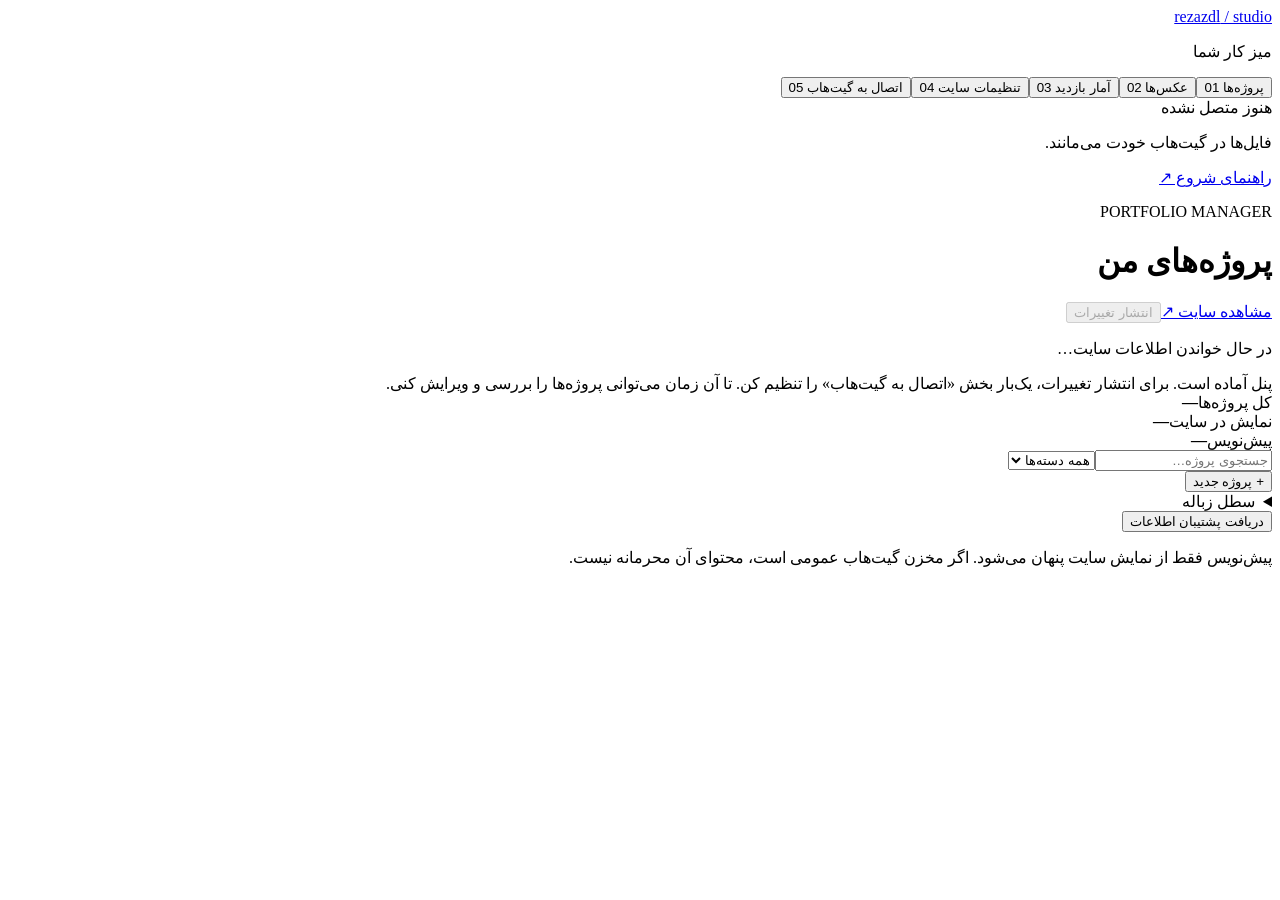
==== admin/index.html @ 76376c7e "Add initial admin index.html file" ====
<!doctype html>
<html lang="fa" dir="rtl">
<head>
<meta charset="utf-8"><meta name="viewport" content="width=device-width, initial-scale=1">
<meta name="robots" content="noindex,nofollow"><meta name="referrer" content="no-referrer">
<meta http-equiv="Content-Security-Policy" content="default-src 'self'; script-src 'self'; style-src 'self'; connect-src 'self' https://api.github.com; img-src 'self' https: blob: data:; object-src 'none'; base-uri 'none'; form-action 'none'; frame-src 'none'">
<title>مدیریت پورتفولیو | Rezazdl</title><link rel="stylesheet" href="admin.css">
<script src="../portfolio-media.js" defer></script><script src="core.js" defer></script><script src="admin.js" defer></script>
</head>
<body>
<aside class="sidebar"><a class="brand" href="../" target="_blank" rel="noopener">rezazdl<span> / studio</span></a><p class="eyebrow">میز کار شما</p><nav aria-label="بخش‌های مدیریت"><button class="nav active" data-tab="projects">پروژه‌ها <span>01</span></button><button class="nav" data-tab="media">عکس‌ها <span>02</span></button><button class="nav" data-tab="analytics">آمار بازدید <span>03</span></button><button class="nav" data-tab="settings">تنظیمات سایت <span>04</span></button><button class="nav" data-tab="connection">اتصال به گیت‌هاب <span>05</span></button></nav><div class="sidebar-bottom"><span id="connectionBadge">هنوز متصل نشده</span><p>فایل‌ها در گیت‌هاب خودت می‌مانند.</p><a href="../SETUP.html" target="_blank" rel="noopener">راهنمای شروع ↗</a></div></aside>
<main>
<header><div><p class="eyebrow">PORTFOLIO MANAGER</p><h1 id="pageTitle">پروژه‌های من</h1></div><div class="actions"><a class="button secondary" href="../" target="_blank" rel="noopener">مشاهده سایت ↗</a><button id="publish" class="primary" disabled>انتشار تغییرات</button></div></header>
<p id="status" role="status" aria-live="polite">در حال خواندن اطلاعات سایت…</p>
<div class="notice" id="setupNotice">پنل آماده است. برای انتشار تغییرات، یک‌بار بخش «اتصال به گیت‌هاب» را تنظیم کن. تا آن زمان می‌توانی پروژه‌ها را بررسی و ویرایش کنی.</div>
<section id="projects" class="tab"><div class="stats"><article><span>کل پروژه‌ها</span><strong id="totalCount">—</strong></article><article><span>نمایش در سایت</span><strong id="publishedCount">—</strong></article><article><span>پیش‌نویس</span><strong id="draftCount">—</strong></article></div><div class="toolbar"><div class="filters"><input id="search" aria-label="جستجوی پروژه" placeholder="جستجوی پروژه…"><select id="categoryFilter" aria-label="فیلتر دسته"><option value="">همه دسته‌ها</option></select></div><button id="newProject" class="primary">+ پروژه جدید</button></div><div id="projectList" class="project-list"></div><details class="panel"><summary>سطل زباله <span id="trashCount"></span></summary><p class="muted">پروژه حذف‌شده تا زمانی که بازیابی شود، در سایت نمایش داده نمی‌شود.</p><div id="trashList"></div></details><div class="actions bottom-actions"><button id="export" class="secondary">دریافت پشتیبان اطلاعات</button><button id="restoreLocal" class="secondary" hidden>بازیابی ویرایش ذخیره‌شده در این مرورگر</button></div><p class="muted">پیش‌نویس فقط از نمایش سایت پنهان می‌شود. اگر مخزن گیت‌هاب عمومی است، محتوای آن محرمانه نیست.</p></section>
<section id="media" class="tab" hidden><div class="panel"><h2>عکس‌های پورتفولیو</h2><p>عکس‌ها در گیت‌هاب ذخیره می‌شوند. فایل جدید پس از «انتشار تغییرات» به سایت اضافه می‌شود.</p><label class="upload">انتخاب عکس‌ها<input id="mediaUpload" type="file" accept="image/jpeg,image/png,image/webp,image/avif,image/gif" multiple></label><p class="muted">JPG، PNG، WebP، AVIF و GIF · هر عکس حداکثر ۸ مگابایت · ویدیوهای پروژه: لینک یوتیوب</p></div><div id="mediaList" class="media-grid"></div></section>
<section id="analytics" class="tab" hidden><div class="panel"><span class="tag">GOOGLE ANALYTICS</span><h2>بازدیدها از کجا می‌آیند؟</h2><p id="analyticsState"></p><p>گزارش روزانه، هفتگی و ماهانه، منبع ورود و دستگاه بازدیدکننده در حساب Google Analytics خودت نمایش داده می‌شود.</p><a id="analyticsLink" class="button primary" href="https://analytics.google.com/" target="_blank" rel="noopener noreferrer">باز کردن گزارش واقعی ↗</a><p class="muted">اینجا عدد نمایشی یا تخمینی نشان داده نمی‌شود. آمار پس از تنظیم شناسه و انتشار سایت، برای بازدیدکنندگانی که اجازه می‌دهند ثبت خواهد شد.</p></div><div class="panel"><h3>چه تعامل‌هایی ثبت می‌شوند؟</h3><p>بازشدن پروژه، انتخاب دسته و کلیک روی دکمه تماس. نام، ایمیل و متن فرم تماس به‌عنوان اطلاعات رویداد ارسال نمی‌شوند.</p><button class="secondary" data-goto="settings">تنظیم شناسه آمارگیر</button></div></section>
<section id="settings" class="tab" hidden><form id="settingsForm" class="panel"><h2>راه‌های تماس و نمایش سایت</h2><div class="fields"><label>ایمیل<input name="email" type="email" dir="ltr"></label><label>نام کاربری تلگرام<input name="telegram" dir="ltr" placeholder="username"></label><label>واتس‌اپ با کد کشور<input name="whatsapp" dir="ltr" placeholder="+90…"></label><label>مسیر یا لینک ویدیوی کم‌حجم هدر<input name="heroVideo" dir="ltr" placeholder="assets/header.mp4"></label></div><label>آپلود ویدیوی هدر<input id="heroUpload" type="file" accept="video/mp4,video/webm"></label><p class="muted">فقط هدر · MP4 یا WebM · حداکثر ۲۰ مگابایت</p><hr><h3>اتصال آمارگیر</h3><div class="fields"><label>Measurement ID<input name="analyticsId" dir="ltr" placeholder="G-XXXXXXXXXX" pattern="G-[A-Z0-9]+"></label><label>شماره Property (اختیاری)<input name="analyticsProperty" dir="ltr" inputmode="numeric" pattern="[0-9]+"></label></div><p class="muted">این دو شناسه رمز نیستند. آن‌ها را از حساب Google Analytics خودت می‌گیری.</p><button class="primary">ذخیره تنظیمات در ویرایش فعلی</button></form></section>
<section id="connection" class="tab" hidden><form id="connectionForm" class="panel"><h2>اتصال به مخزن سایت</h2><p>مشخصات مخزنی را وارد کن که همین سایت از آن منتشر می‌شود.</p><div class="fields"><label>نام حساب گیت‌هاب<input name="owner" required dir="ltr" value="Rezazdl"></label><label>نام مخزن<input name="repo" required dir="ltr" value="rezazdl.github.io"></label><label>شاخه انتشار<input name="branch" required dir="ltr" value="main"></label><label>پوشه سایت در مخزن<input name="folder" dir="ltr" placeholder="خالی = ریشه؛ یا docs"></label></div><label>کلید دسترسی گیت‌هاب (Token)<input name="token" type="password" autocomplete="off" required dir="ltr" placeholder="github_pat_…"></label><p class="muted">کلید فقط در حافظه همین صفحه می‌ماند و فقط به api.github.com فرستاده می‌شود. بعد از بستن یا بارگذاری دوباره صفحه باید مجدداً واردش کنی. کلید را برای کسی نفرست.</p><div class="actions"><button class="primary">اتصال و خواندن اطلاعات</button><button type="button" id="disconnect" class="secondary">قطع اتصال</button><a href="../SETUP.html#token" target="_blank" rel="noopener">راهنمای ساخت کلید ↗</a></div></form></section>
</main>
<dialog id="editor"><form id="projectForm"><div class="dialog-head"><h2 id="editorTitle">پروژه جدید</h2><button type="button" id="closeEditor" class="secondary">بستن ×</button></div><div class="fields"><label>عنوان پروژه<input name="title" required maxlength="160"></label><label>دسته<select name="category" required></select></label><label>نوع پروژه<input name="type" required placeholder="مثلاً Character Animation"></label><label>سال<input name="year" maxlength="10"></label><label>وضعیت<select name="status"><option value="published">نمایش در سایت</option><option value="draft">پیش‌نویس</option></select></label><label>ابزارها (با ویرگول جدا کن)<input name="tools" placeholder="Blender, Unity"></label></div><label>خلاصه پروژه<textarea name="summary" rows="3" required></textarea></label><label>چالش پروژه<textarea name="challenge" rows="2"></textarea></label><label>مراحل ساخت (هر مرحله یک خط)<textarea name="process" rows="3"></textarea></label><div class="fields"><label>کاور: مسیر یا لینک عکس<input name="image" dir="ltr" placeholder="assets/uploads/…"></label><label>انتخاب کاور از عکس‌های موجود<select id="coverPicker"><option value="">انتخاب عکس…</option></select></label></div><label>یا آپلود کاور جدید<input id="coverUpload" type="file" accept="image/jpeg,image/png,image/webp,image/avif,image/gif"></label><img id="coverPreview" alt="پیش‌نمایش کاور" hidden><label>لینک ویدیوی یوتیوب<input name="video" dir="ltr" placeholder="https://youtu.be/…"></label><label>لینک خود پروژه (اختیاری)<input name="projectUrl" dir="ltr" placeholder="https://…"></label><label>توضیح تصاویر و مراحل توسعه<textarea name="references" rows="2"></textarea></label><label>عکس‌های تکمیلی (هر مسیر یک خط)<textarea name="referenceImages" dir="ltr" rows="2"></textarea></label><label class="check"><input name="demo" type="checkbox"> این پروژه صرفاً نمونه نمایشی است</label><p id="editorError" role="alert"></p><button class="primary">ذخیره پروژه در ویرایش فعلی</button></form></dialog>
</body></html>
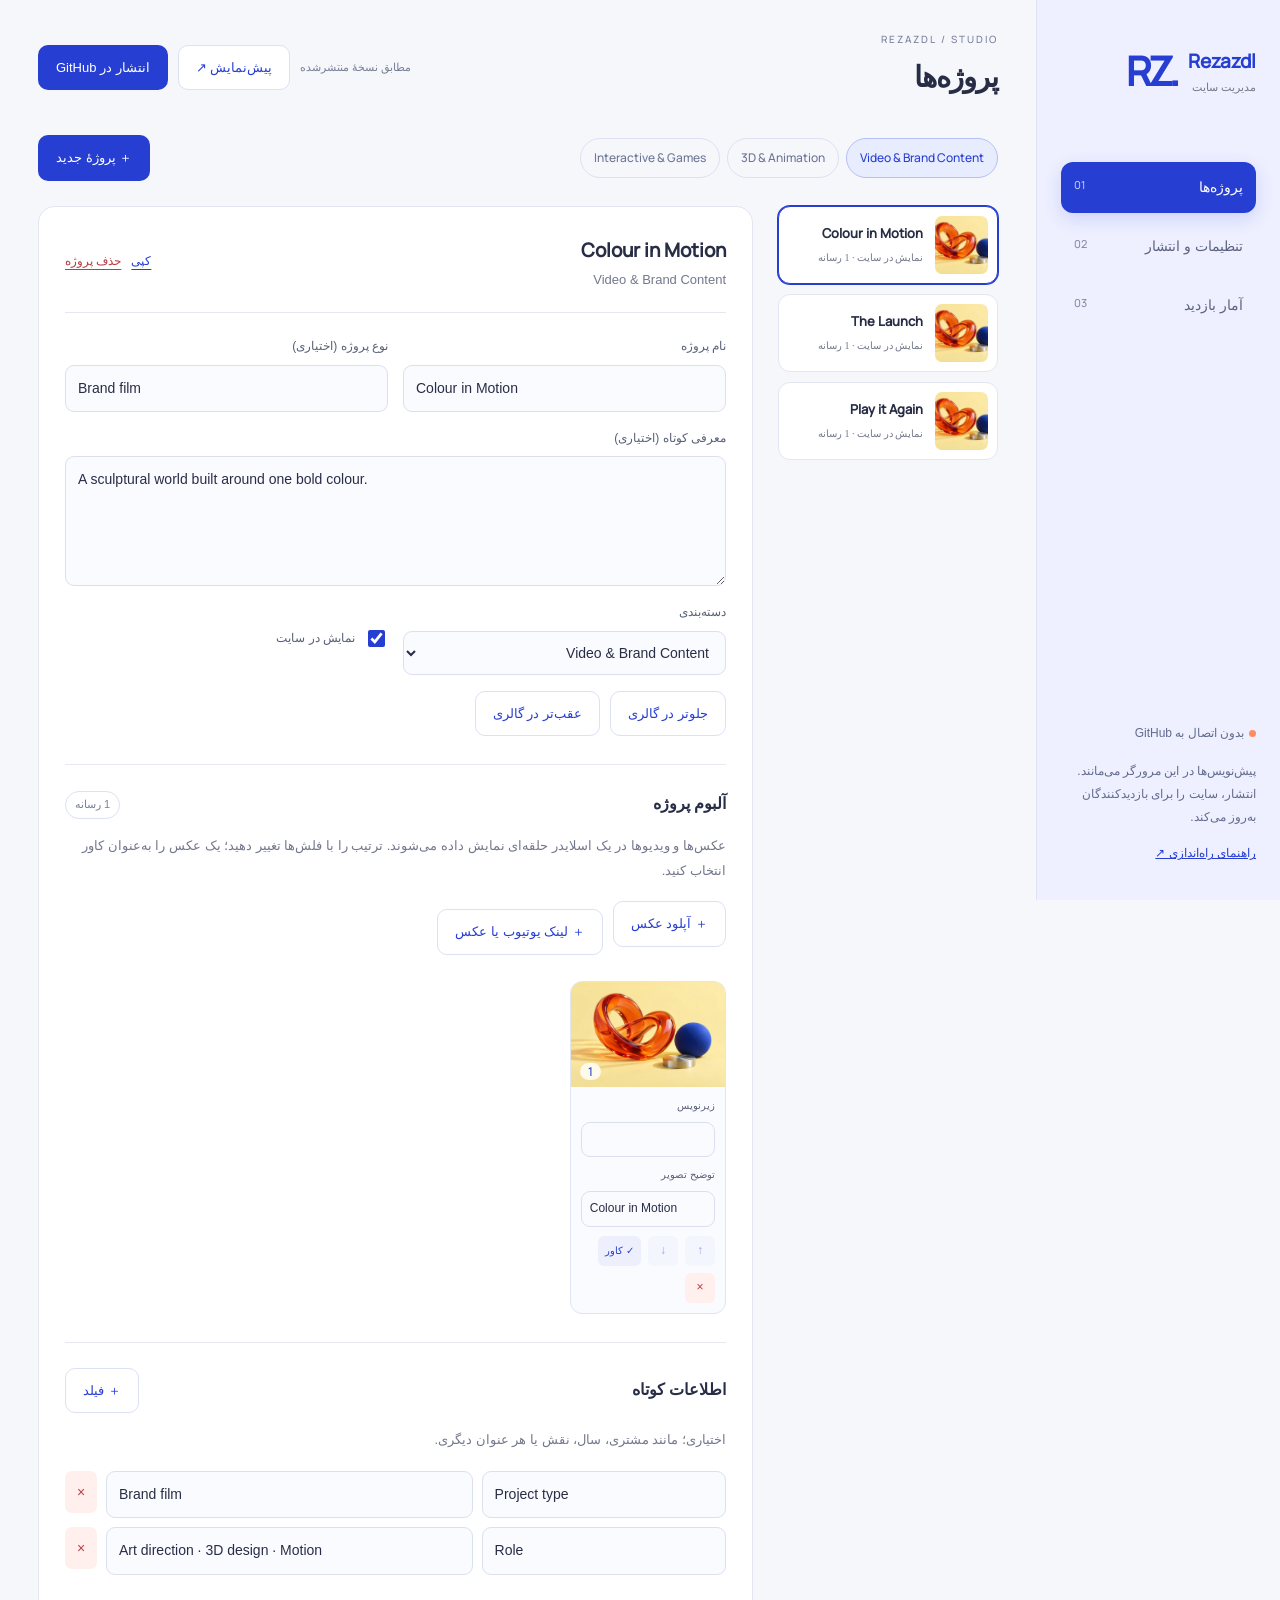
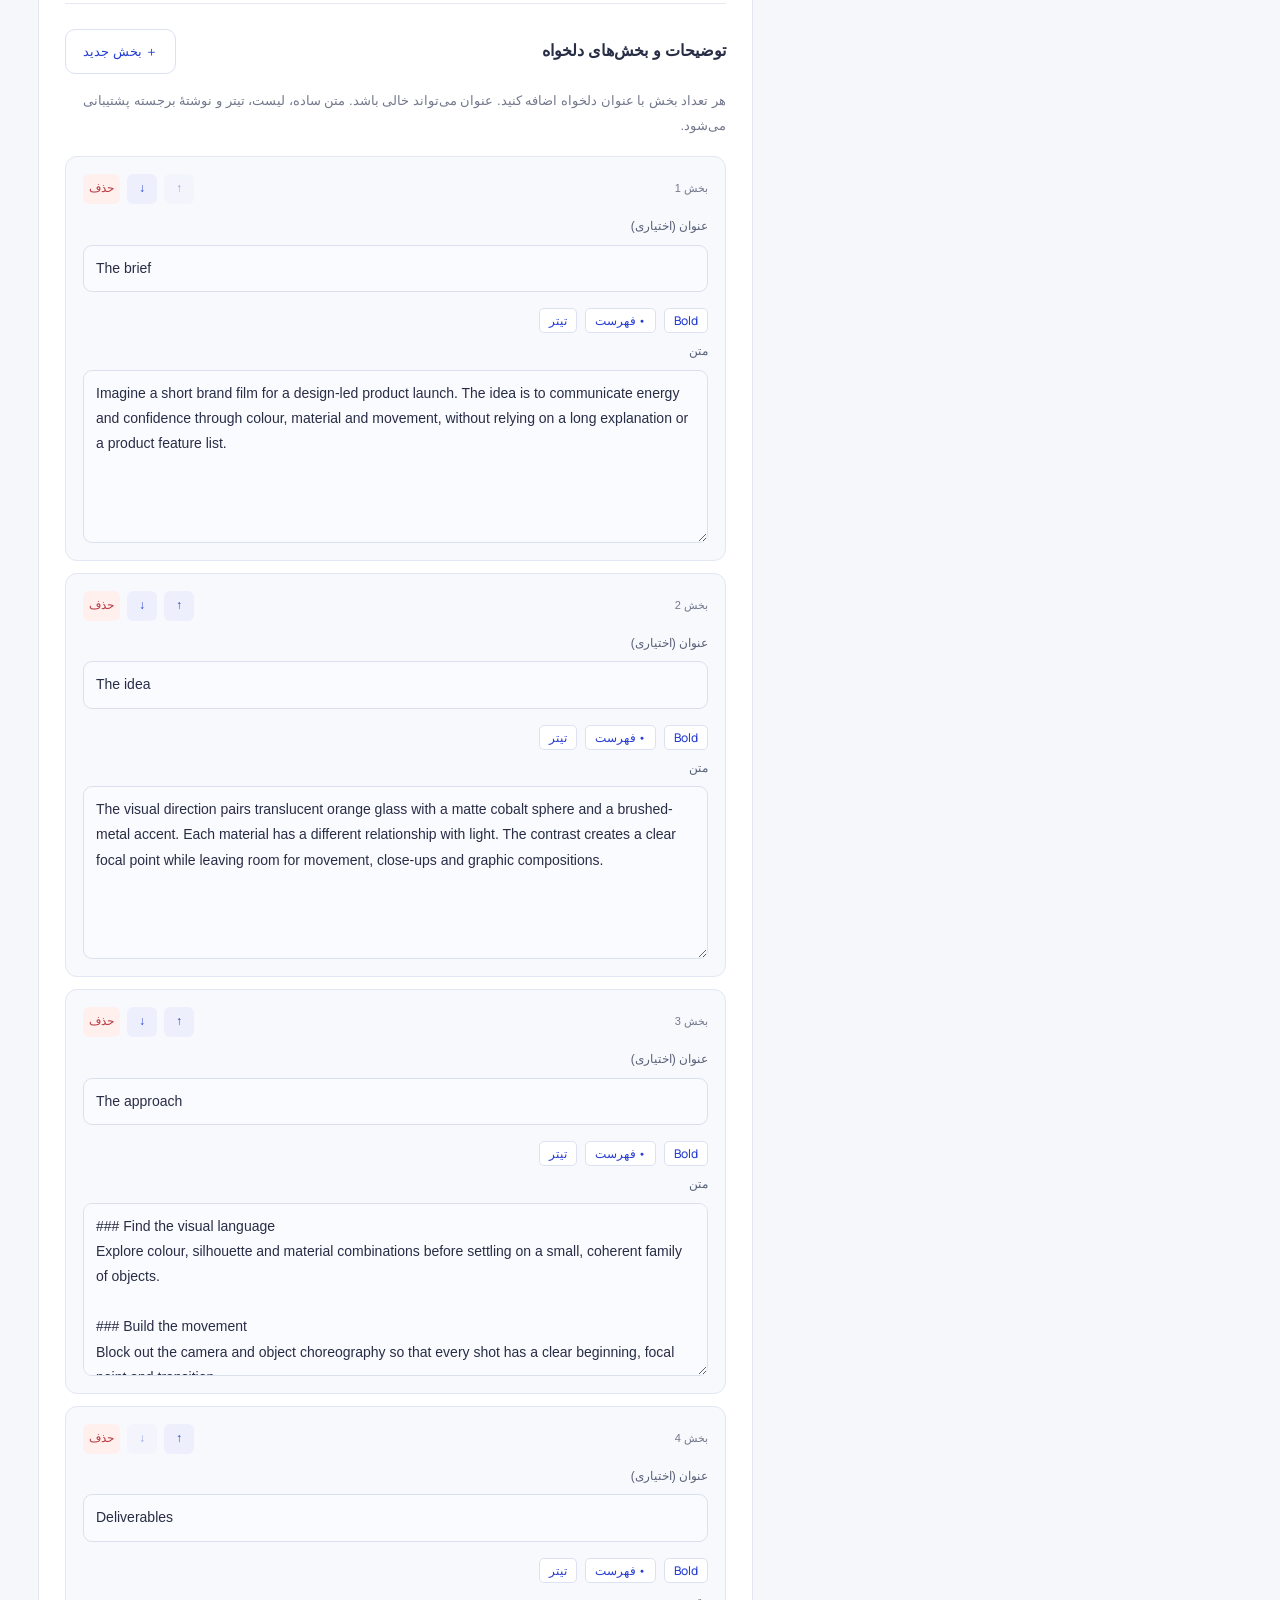
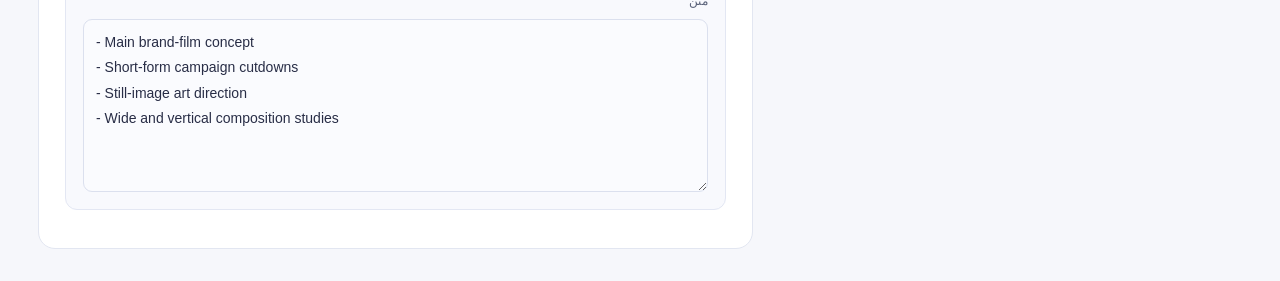
==== commit 2076f93a: "Complete new portfolio publication with an empty hero video" ====
--- a/admin/index.html
+++ b/admin/index.html
@@ -1,23 +1,11 @@
-<!doctype html>
-<html lang="fa" dir="rtl">
-<head>
-<meta charset="utf-8"><meta name="viewport" content="width=device-width, initial-scale=1">
-<meta name="robots" content="noindex,nofollow"><meta name="referrer" content="no-referrer">
-<meta http-equiv="Content-Security-Policy" content="default-src 'self'; script-src 'self'; style-src 'self'; connect-src 'self' https://api.github.com; img-src 'self' https: blob: data:; object-src 'none'; base-uri 'none'; form-action 'none'; frame-src 'none'">
-<title>مدیریت پورتفولیو | Rezazdl</title><link rel="stylesheet" href="admin.css">
-<script src="../portfolio-media.js" defer></script><script src="core.js" defer></script><script src="admin.js" defer></script>
-</head>
-<body>
-<aside class="sidebar"><a class="brand" href="../" target="_blank" rel="noopener">rezazdl<span> / studio</span></a><p class="eyebrow">میز کار شما</p><nav aria-label="بخش‌های مدیریت"><button class="nav active" data-tab="projects">پروژه‌ها <span>01</span></button><button class="nav" data-tab="media">عکس‌ها <span>02</span></button><button class="nav" data-tab="analytics">آمار بازدید <span>03</span></button><button class="nav" data-tab="settings">تنظیمات سایت <span>04</span></button><button class="nav" data-tab="connection">اتصال به گیت‌هاب <span>05</span></button></nav><div class="sidebar-bottom"><span id="connectionBadge">هنوز متصل نشده</span><p>فایل‌ها در گیت‌هاب خودت می‌مانند.</p><a href="../SETUP.html" target="_blank" rel="noopener">راهنمای شروع ↗</a></div></aside>
-<main>
-<header><div><p class="eyebrow">PORTFOLIO MANAGER</p><h1 id="pageTitle">پروژه‌های من</h1></div><div class="actions"><a class="button secondary" href="../" target="_blank" rel="noopener">مشاهده سایت ↗</a><button id="publish" class="primary" disabled>انتشار تغییرات</button></div></header>
-<p id="status" role="status" aria-live="polite">در حال خواندن اطلاعات سایت…</p>
-<div class="notice" id="setupNotice">پنل آماده است. برای انتشار تغییرات، یک‌بار بخش «اتصال به گیت‌هاب» را تنظیم کن. تا آن زمان می‌توانی پروژه‌ها را بررسی و ویرایش کنی.</div>
-<section id="projects" class="tab"><div class="stats"><article><span>کل پروژه‌ها</span><strong id="totalCount">—</strong></article><article><span>نمایش در سایت</span><strong id="publishedCount">—</strong></article><article><span>پیش‌نویس</span><strong id="draftCount">—</strong></article></div><div class="toolbar"><div class="filters"><input id="search" aria-label="جستجوی پروژه" placeholder="جستجوی پروژه…"><select id="categoryFilter" aria-label="فیلتر دسته"><option value="">همه دسته‌ها</option></select></div><button id="newProject" class="primary">+ پروژه جدید</button></div><div id="projectList" class="project-list"></div><details class="panel"><summary>سطل زباله <span id="trashCount"></span></summary><p class="muted">پروژه حذف‌شده تا زمانی که بازیابی شود، در سایت نمایش داده نمی‌شود.</p><div id="trashList"></div></details><div class="actions bottom-actions"><button id="export" class="secondary">دریافت پشتیبان اطلاعات</button><button id="restoreLocal" class="secondary" hidden>بازیابی ویرایش ذخیره‌شده در این مرورگر</button></div><p class="muted">پیش‌نویس فقط از نمایش سایت پنهان می‌شود. اگر مخزن گیت‌هاب عمومی است، محتوای آن محرمانه نیست.</p></section>
-<section id="media" class="tab" hidden><div class="panel"><h2>عکس‌های پورتفولیو</h2><p>عکس‌ها در گیت‌هاب ذخیره می‌شوند. فایل جدید پس از «انتشار تغییرات» به سایت اضافه می‌شود.</p><label class="upload">انتخاب عکس‌ها<input id="mediaUpload" type="file" accept="image/jpeg,image/png,image/webp,image/avif,image/gif" multiple></label><p class="muted">JPG، PNG، WebP، AVIF و GIF · هر عکس حداکثر ۸ مگابایت · ویدیوهای پروژه: لینک یوتیوب</p></div><div id="mediaList" class="media-grid"></div></section>
-<section id="analytics" class="tab" hidden><div class="panel"><span class="tag">GOOGLE ANALYTICS</span><h2>بازدیدها از کجا می‌آیند؟</h2><p id="analyticsState"></p><p>گزارش روزانه، هفتگی و ماهانه، منبع ورود و دستگاه بازدیدکننده در حساب Google Analytics خودت نمایش داده می‌شود.</p><a id="analyticsLink" class="button primary" href="https://analytics.google.com/" target="_blank" rel="noopener noreferrer">باز کردن گزارش واقعی ↗</a><p class="muted">اینجا عدد نمایشی یا تخمینی نشان داده نمی‌شود. آمار پس از تنظیم شناسه و انتشار سایت، برای بازدیدکنندگانی که اجازه می‌دهند ثبت خواهد شد.</p></div><div class="panel"><h3>چه تعامل‌هایی ثبت می‌شوند؟</h3><p>بازشدن پروژه، انتخاب دسته و کلیک روی دکمه تماس. نام، ایمیل و متن فرم تماس به‌عنوان اطلاعات رویداد ارسال نمی‌شوند.</p><button class="secondary" data-goto="settings">تنظیم شناسه آمارگیر</button></div></section>
-<section id="settings" class="tab" hidden><form id="settingsForm" class="panel"><h2>راه‌های تماس و نمایش سایت</h2><div class="fields"><label>ایمیل<input name="email" type="email" dir="ltr"></label><label>نام کاربری تلگرام<input name="telegram" dir="ltr" placeholder="username"></label><label>واتس‌اپ با کد کشور<input name="whatsapp" dir="ltr" placeholder="+90…"></label><label>مسیر یا لینک ویدیوی کم‌حجم هدر<input name="heroVideo" dir="ltr" placeholder="assets/header.mp4"></label></div><label>آپلود ویدیوی هدر<input id="heroUpload" type="file" accept="video/mp4,video/webm"></label><p class="muted">فقط هدر · MP4 یا WebM · حداکثر ۲۰ مگابایت</p><hr><h3>اتصال آمارگیر</h3><div class="fields"><label>Measurement ID<input name="analyticsId" dir="ltr" placeholder="G-XXXXXXXXXX" pattern="G-[A-Z0-9]+"></label><label>شماره Property (اختیاری)<input name="analyticsProperty" dir="ltr" inputmode="numeric" pattern="[0-9]+"></label></div><p class="muted">این دو شناسه رمز نیستند. آن‌ها را از حساب Google Analytics خودت می‌گیری.</p><button class="primary">ذخیره تنظیمات در ویرایش فعلی</button></form></section>
-<section id="connection" class="tab" hidden><form id="connectionForm" class="panel"><h2>اتصال به مخزن سایت</h2><p>مشخصات مخزنی را وارد کن که همین سایت از آن منتشر می‌شود.</p><div class="fields"><label>نام حساب گیت‌هاب<input name="owner" required dir="ltr" value="Rezazdl"></label><label>نام مخزن<input name="repo" required dir="ltr" value="rezazdl.github.io"></label><label>شاخه انتشار<input name="branch" required dir="ltr" value="main"></label><label>پوشه سایت در مخزن<input name="folder" dir="ltr" placeholder="خالی = ریشه؛ یا docs"></label></div><label>کلید دسترسی گیت‌هاب (Token)<input name="token" type="password" autocomplete="off" required dir="ltr" placeholder="github_pat_…"></label><p class="muted">کلید فقط در حافظه همین صفحه می‌ماند و فقط به api.github.com فرستاده می‌شود. بعد از بستن یا بارگذاری دوباره صفحه باید مجدداً واردش کنی. کلید را برای کسی نفرست.</p><div class="actions"><button class="primary">اتصال و خواندن اطلاعات</button><button type="button" id="disconnect" class="secondary">قطع اتصال</button><a href="../SETUP.html#token" target="_blank" rel="noopener">راهنمای ساخت کلید ↗</a></div></form></section>
-</main>
-<dialog id="editor"><form id="projectForm"><div class="dialog-head"><h2 id="editorTitle">پروژه جدید</h2><button type="button" id="closeEditor" class="secondary">بستن ×</button></div><div class="fields"><label>عنوان پروژه<input name="title" required maxlength="160"></label><label>دسته<select name="category" required></select></label><label>نوع پروژه<input name="type" required placeholder="مثلاً Character Animation"></label><label>سال<input name="year" maxlength="10"></label><label>وضعیت<select name="status"><option value="published">نمایش در سایت</option><option value="draft">پیش‌نویس</option></select></label><label>ابزارها (با ویرگول جدا کن)<input name="tools" placeholder="Blender, Unity"></label></div><label>خلاصه پروژه<textarea name="summary" rows="3" required></textarea></label><label>چالش پروژه<textarea name="challenge" rows="2"></textarea></label><label>مراحل ساخت (هر مرحله یک خط)<textarea name="process" rows="3"></textarea></label><div class="fields"><label>کاور: مسیر یا لینک عکس<input name="image" dir="ltr" placeholder="assets/uploads/…"></label><label>انتخاب کاور از عکس‌های موجود<select id="coverPicker"><option value="">انتخاب عکس…</option></select></label></div><label>یا آپلود کاور جدید<input id="coverUpload" type="file" accept="image/jpeg,image/png,image/webp,image/avif,image/gif"></label><img id="coverPreview" alt="پیش‌نمایش کاور" hidden><label>لینک ویدیوی یوتیوب<input name="video" dir="ltr" placeholder="https://youtu.be/…"></label><label>لینک خود پروژه (اختیاری)<input name="projectUrl" dir="ltr" placeholder="https://…"></label><label>توضیح تصاویر و مراحل توسعه<textarea name="references" rows="2"></textarea></label><label>عکس‌های تکمیلی (هر مسیر یک خط)<textarea name="referenceImages" dir="ltr" rows="2"></textarea></label><label class="check"><input name="demo" type="checkbox"> این پروژه صرفاً نمونه نمایشی است</label><p id="editorError" role="alert"></p><button class="primary">ذخیره پروژه در ویرایش فعلی</button></form></dialog>
+<!doctype html><html lang="fa" dir="rtl"><head><base href="../"><meta charset="utf-8"><meta name="viewport" content="width=device-width,initial-scale=1"><meta name="robots" content="noindex,nofollow"><title>مدیریت محتوا — Rezazdl</title><link rel="icon" href="assets/favicon.svg"><link rel="stylesheet" href="admin/admin.css"><script type="module" src="admin/admin.js"></script></head><body>
+<aside class="sidebar"><a class="admin-brand" href="./" target="_blank" rel="noopener"><b>RZ.</b><span>Rezazdl<small>مدیریت سایت</small></span></a><nav aria-label="بخش‌های مدیریت"><button data-view="projects" class="active">پروژه‌ها <span>01</span></button><button data-view="settings">تنظیمات و انتشار <span>02</span></button><button data-view="stats">آمار بازدید <span>03</span></button></nav><div class="sidebar-bottom"><span class="status-dot"></span><span id="connection-state">بدون اتصال به GitHub</span><p>پیش‌نویس‌ها در این مرورگر می‌مانند. انتشار، سایت را برای بازدیدکنندگان به‌روز می‌کند.</p><a href="admin/guide.html" target="_blank" rel="noopener">راهنمای راه‌اندازی ↗</a></div></aside>
+<main class="workspace"><header class="admin-header"><div><p class="overline">REZAZDL / STUDIO</p><h1 id="view-title">پروژه‌ها</h1></div><div class="header-actions"><span id="save-state" role="status">در حال دریافت محتوا…</span><button id="preview" class="secondary" disabled>پیش‌نمایش ↗</button><button id="publish" class="primary" disabled>انتشار در GitHub</button></div></header><div id="notice" role="status" hidden></div>
+<section id="view-projects" class="view"><div class="project-tools"><div id="category-tabs" class="tabs" role="group" aria-label="دسته‌بندی پروژه‌ها"></div><button id="add-project" class="primary" disabled>＋ پروژهٔ جدید</button></div><div class="project-layout"><div id="project-list" class="project-list" aria-label="فهرست پروژه‌ها"></div><div id="editor" class="editor"><p>در حال دریافت پروژه‌ها…</p></div></div></section>
+<section id="view-settings" class="view" hidden><div class="settings-grid"><section class="panel"><div class="section-title"><h2>اتصال به GitHub</h2><span id="repo-badge" class="pill">متصل نیست</span></div><p class="help">پس از آپلود نسخهٔ آماده در مخزن، این اتصال را یک‌بار تنظیم کنید. توکن فقط تا زمان باز بودن این صفحه در حافظه می‌ماند.</p><form id="connect-form"><label>آدرس مخزن<input id="repo" value="Rezazdl/rezazdl.github.io" dir="ltr" placeholder="https://github.com/username/portfolio" required></label><div class="two-fields"><label>شاخه<input id="branch" dir="ltr" value="main" required></label><label>پوشهٔ سایت<input id="content-root" dir="ltr" value="" placeholder="خالی بگذارید"></label></div><label>توکن دسترسی GitHub<input id="token" type="password" autocomplete="off" spellcheck="false" required placeholder="Fine-grained personal access token"></label><p class="help">برای همین مخزن، دسترسی <b dir="ltr">Contents: Read and write</b> کافی است. <a href="https://github.com/settings/personal-access-tokens/new" target="_blank" rel="noopener noreferrer">ساخت توکن ↗</a></p><div class="button-row"><button type="submit" class="primary" id="connect">اتصال</button><button type="button" id="disconnect" class="secondary">قطع اتصال</button></div></form><p id="connect-message" class="help" role="status"></p></section>
+<section class="panel"><h2>ویدیوی هیرو</h2><p class="help">یک فایل MP4 کم‌حجم، حداکثر ۳۰ ثانیه و ۱۵ مگابایت. ویدیوهای پروژه‌ها با لینک یوتیوب اضافه می‌شوند.</p><label>آدرس ویدیو<input id="hero-url" dir="ltr" placeholder="assets/showreel.mp4"></label><label class="upload-button">انتخاب فایل MP4<input id="hero-file" type="file" accept="video/mp4"></label><video id="hero-preview" controls muted playsinline preload="metadata"></video></section>
+<section class="panel"><h2>نسخهٔ پشتیبان</h2><p class="help">خروجی شامل متن و ترتیب تمام پروژه‌ها و تصاویر تازهٔ آپلودشده است. عکس‌های قبلاً منتشرشده همچنان در مخزن شما باقی می‌مانند.</p><div class="button-row"><button id="export" class="secondary">دانلود فایل محتوا</button><label class="upload-button">ورود فایل محتوا<input id="import" type="file" accept="application/json,.json"></label></div><button id="reset-draft" class="text-button danger">کنار گذاشتن پیش‌نویس و دریافت نسخهٔ منتشرشده</button></section>
+<section class="panel"><h2>ردیابی بازدید</h2><p class="help">برای دریافت بازدیدکننده‌ها، منبع ورود، کشور و بازهٔ زمانی، سایت را در Umami اضافه کنید و شناسهٔ آن را اینجا وارد کنید. <a href="https://cloud.umami.is/" target="_blank" rel="noopener noreferrer">باز کردن Umami ↗</a></p><label class="check"><input id="analytics-enabled" type="checkbox">ثبت بازدیدها فعال باشد</label><label>Website ID<input id="website-id" dir="ltr" placeholder="xxxxxxxx-xxxx-xxxx-xxxx-xxxxxxxxxxxx"></label><label>آدرس اسکریپت<input id="script-url" dir="ltr" placeholder="https://cloud.umami.is/script.js"></label><p class="help">برای اعمال تنظیمات ثبت بازدید، دکمهٔ «انتشار در GitHub» را بزنید. صفحهٔ مدیریت و پیش‌نمایش در آمار شمرده نمی‌شوند.</p></section></div></section>
+<section id="view-stats" class="view" hidden><section class="panel stats-setup"><div><h2>آمار واقعی سایت</h2><p id="analytics-state" class="help">ابزار آمار هنوز متصل نشده است.</p><p class="help">گزارش شامل بازدیدکننده‌ها، بازدید صفحات، منابع ورودی و کشورهاست. بازهٔ روزانه، هفتگی، ماهانه یا دلخواه را داخل داشبورد انتخاب کنید.</p></div><label>لینک اشتراک داشبورد Umami<input id="dashboard-url" dir="ltr" placeholder="https://cloud.umami.is/share/…"></label><p class="help">این لینک فقط در همین مرورگر ذخیره می‌شود و همراه سایت منتشر نمی‌شود. هر کسی که خود لینک را داشته باشد می‌تواند گزارش را ببیند.</p><div class="button-row"><button id="show-dashboard" class="primary">نمایش داشبورد</button><a id="open-dashboard" class="secondary" target="_blank" rel="noopener noreferrer" hidden>باز کردن در تب جدید ↗</a><button id="remove-dashboard" class="text-button">حذف اتصال داشبورد</button></div></section><div id="analytics-empty" class="empty-state"><b>هنوز گزارشی متصل نیست.</b><p>از بخش تنظیمات، ثبت بازدید را فعال کنید؛ سپس لینک اشتراک گزارش را اینجا قرار دهید.</p></div><iframe sandbox="allow-scripts allow-same-origin allow-forms allow-popups" id="analytics-frame" title="آمار بازدید سایت در Umami" referrerpolicy="no-referrer" hidden></iframe></section>
+</main><dialog id="confirm-dialog"><form method="dialog"><h2 id="confirm-title">تأیید تغییر</h2><p id="confirm-description"></p><div class="button-row"><button value="cancel" class="secondary">انصراف</button><button value="confirm" class="primary" id="confirm-action">تأیید</button></div></form></dialog><dialog id="media-dialog"><form id="media-form"><h2>افزودن به آلبوم</h2><label>نوع رسانه<select id="media-type"><option value="youtube">ویدیوی یوتیوب</option><option value="image">عکس با آدرس اینترنتی</option></select></label><label>لینک<input id="media-url" type="url" dir="ltr" required placeholder="https://www.youtube.com/watch?v=…"></label><label>زیرنویس (اختیاری)<input id="media-caption" dir="auto"></label><p id="media-error" role="alert"></p><div class="button-row"><button type="button" data-close-media class="secondary">انصراف</button><button class="primary">افزودن</button></div></form></dialog>
 </body></html>
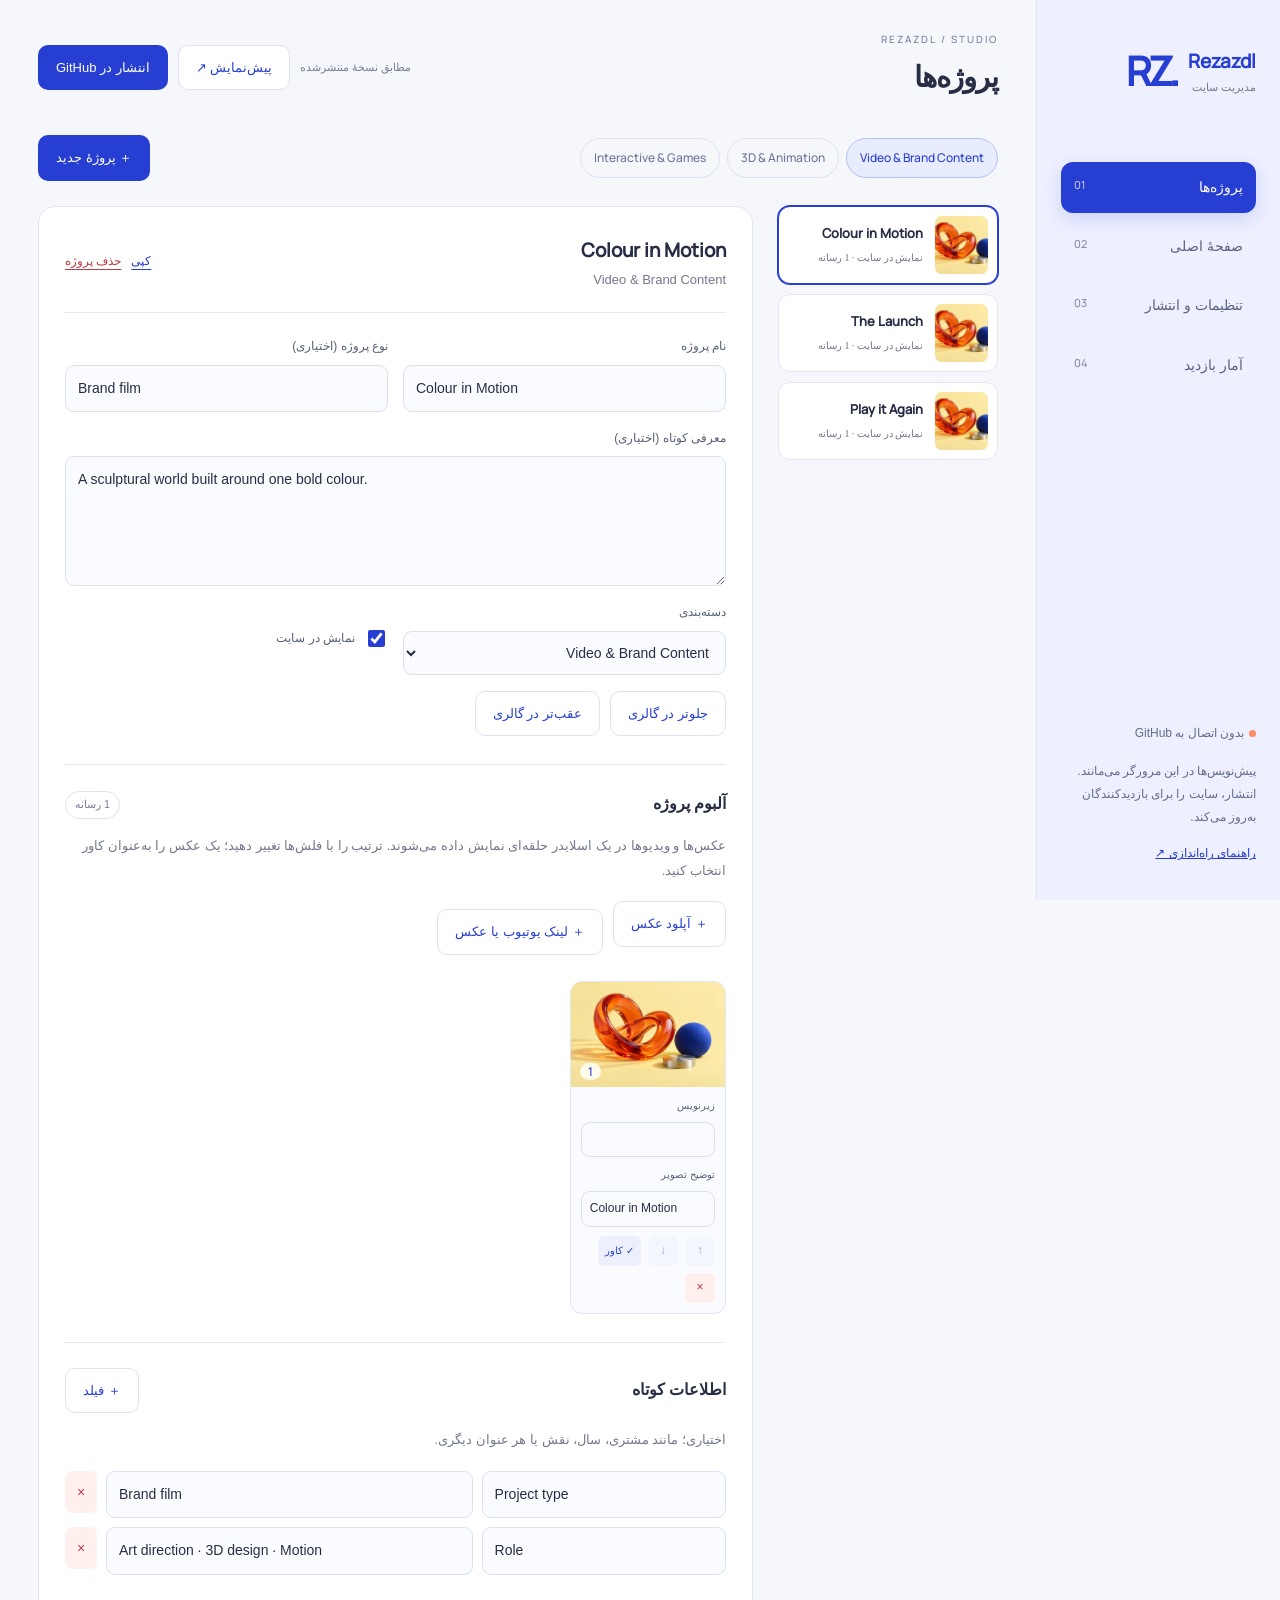
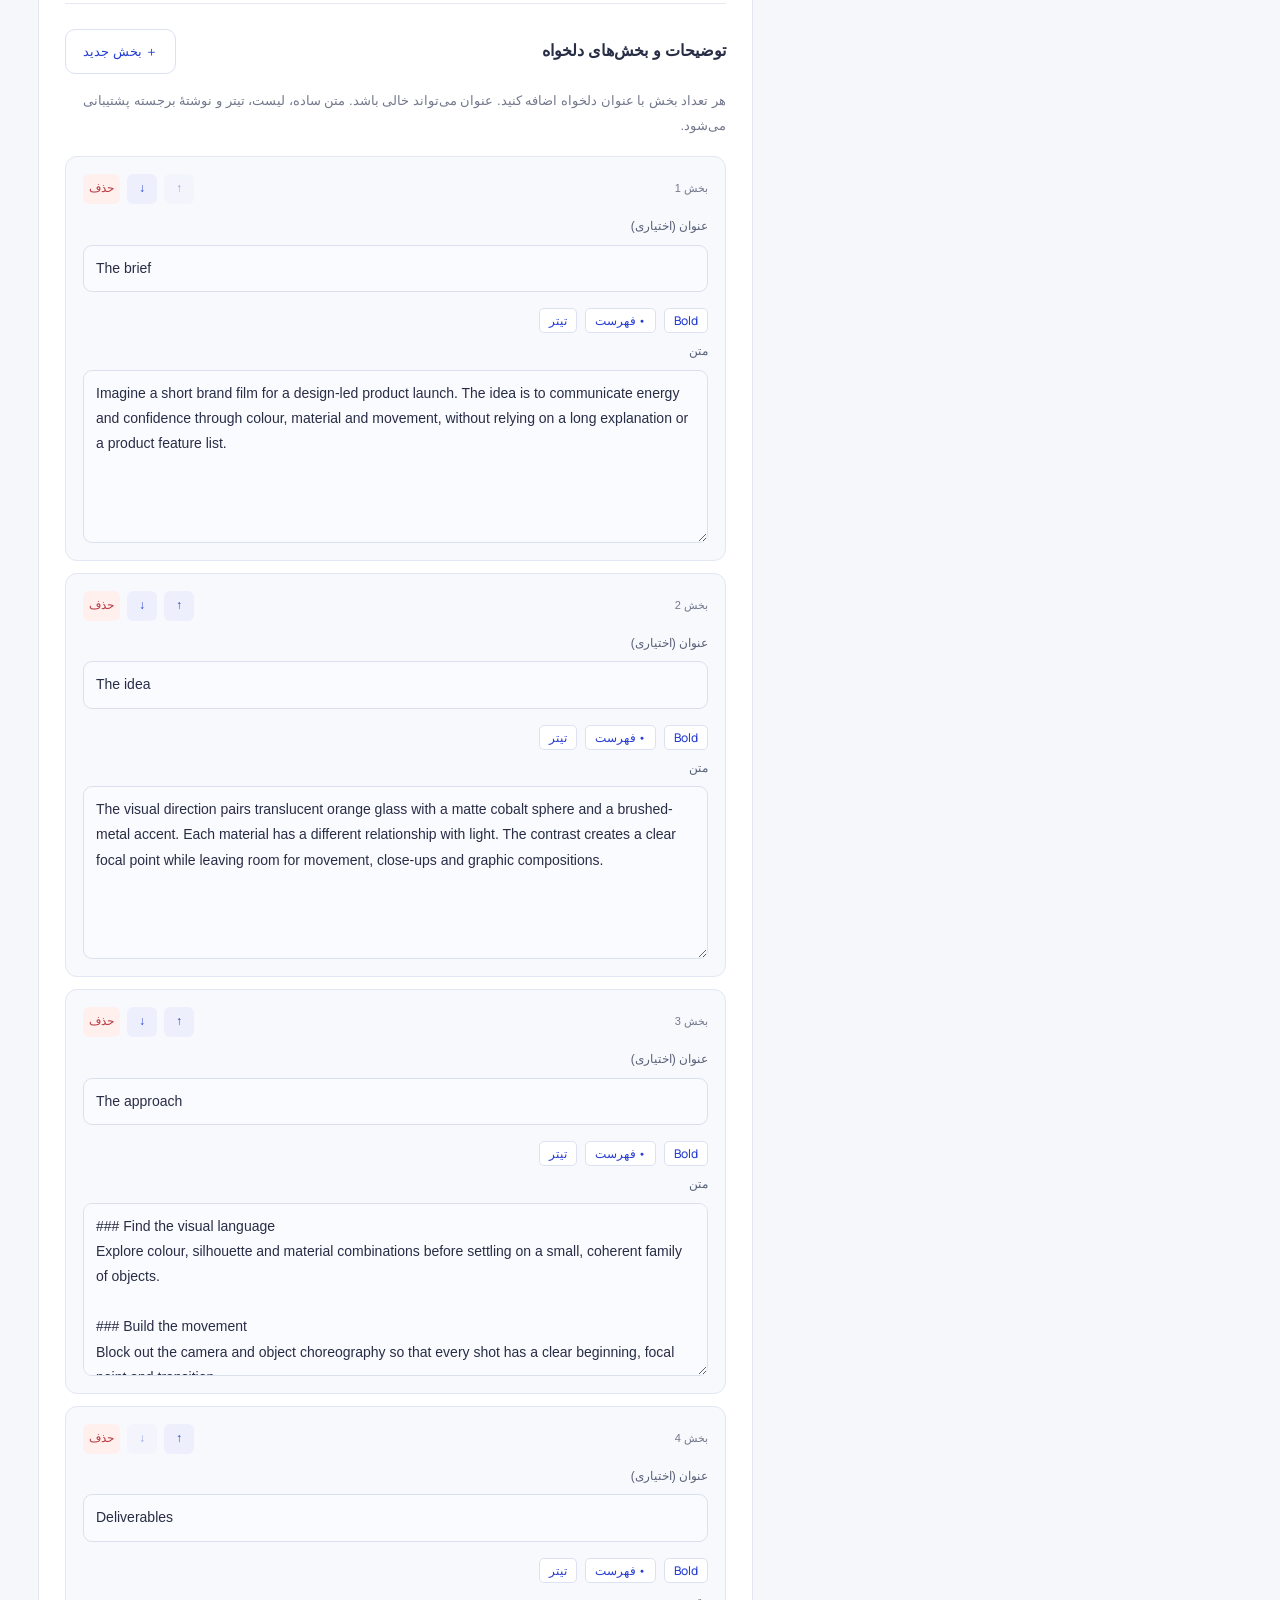
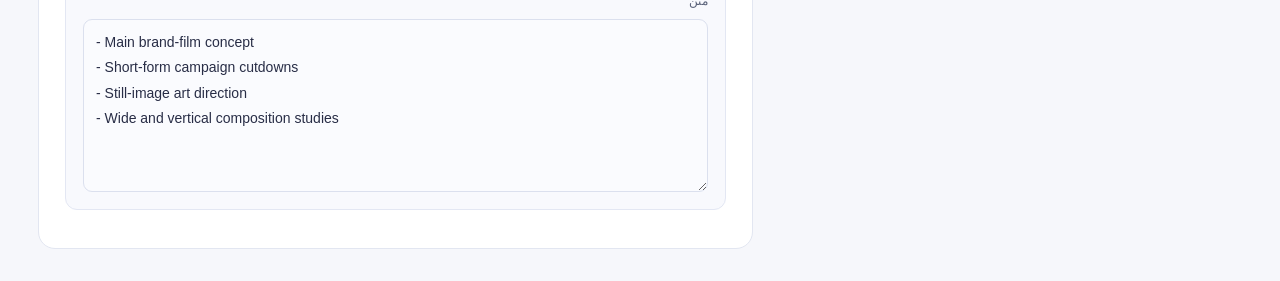
==== commit 5ed15051: "Add home page editor with portrait uploads, editable copy and section controls" ====
--- a/admin/index.html
+++ b/admin/index.html
@@ -1,7 +1,8 @@
 <!doctype html><html lang="fa" dir="rtl"><head><base href="../"><meta charset="utf-8"><meta name="viewport" content="width=device-width,initial-scale=1"><meta name="robots" content="noindex,nofollow"><title>مدیریت محتوا — Rezazdl</title><link rel="icon" href="assets/favicon.svg"><link rel="stylesheet" href="admin/admin.css"><script type="module" src="admin/admin.js"></script></head><body>
-<aside class="sidebar"><a class="admin-brand" href="./" target="_blank" rel="noopener"><b>RZ.</b><span>Rezazdl<small>مدیریت سایت</small></span></a><nav aria-label="بخش‌های مدیریت"><button data-view="projects" class="active">پروژه‌ها <span>01</span></button><button data-view="settings">تنظیمات و انتشار <span>02</span></button><button data-view="stats">آمار بازدید <span>03</span></button></nav><div class="sidebar-bottom"><span class="status-dot"></span><span id="connection-state">بدون اتصال به GitHub</span><p>پیش‌نویس‌ها در این مرورگر می‌مانند. انتشار، سایت را برای بازدیدکنندگان به‌روز می‌کند.</p><a href="admin/guide.html" target="_blank" rel="noopener">راهنمای راه‌اندازی ↗</a></div></aside>
+<aside class="sidebar"><a class="admin-brand" href="./" target="_blank" rel="noopener"><b>RZ.</b><span>Rezazdl<small>مدیریت سایت</small></span></a><nav aria-label="بخش‌های مدیریت"><button data-view="projects" class="active">پروژه‌ها <span>01</span></button><button data-view="home">صفحهٔ اصلی <span>02</span></button><button data-view="settings">تنظیمات و انتشار <span>03</span></button><button data-view="stats">آمار بازدید <span>04</span></button></nav><div class="sidebar-bottom"><span class="status-dot"></span><span id="connection-state">بدون اتصال به GitHub</span><p>پیش‌نویس‌ها در این مرورگر می‌مانند. انتشار، سایت را برای بازدیدکنندگان به‌روز می‌کند.</p><a href="admin/guide.html" target="_blank" rel="noopener">راهنمای راه‌اندازی ↗</a></div></aside>
 <main class="workspace"><header class="admin-header"><div><p class="overline">REZAZDL / STUDIO</p><h1 id="view-title">پروژه‌ها</h1></div><div class="header-actions"><span id="save-state" role="status">در حال دریافت محتوا…</span><button id="preview" class="secondary" disabled>پیش‌نمایش ↗</button><button id="publish" class="primary" disabled>انتشار در GitHub</button></div></header><div id="notice" role="status" hidden></div>
 <section id="view-projects" class="view"><div class="project-tools"><div id="category-tabs" class="tabs" role="group" aria-label="دسته‌بندی پروژه‌ها"></div><button id="add-project" class="primary" disabled>＋ پروژهٔ جدید</button></div><div class="project-layout"><div id="project-list" class="project-list" aria-label="فهرست پروژه‌ها"></div><div id="editor" class="editor"><p>در حال دریافت پروژه‌ها…</p></div></div></section>
+<section id="view-home" class="view" hidden><p class="help">متن، عکس و ترتیب بخش‌های صفحه را اینجا تغییر دهید. تغییرها ابتدا پیش‌نویس هستند؛ پس از پیش‌نمایش، «انتشار در GitHub» را بزنید.</p><div id="home-editor"></div></section>
 <section id="view-settings" class="view" hidden><div class="settings-grid"><section class="panel"><div class="section-title"><h2>اتصال به GitHub</h2><span id="repo-badge" class="pill">متصل نیست</span></div><p class="help">پس از آپلود نسخهٔ آماده در مخزن، این اتصال را یک‌بار تنظیم کنید. توکن فقط تا زمان باز بودن این صفحه در حافظه می‌ماند.</p><form id="connect-form"><label>آدرس مخزن<input id="repo" value="Rezazdl/rezazdl.github.io" dir="ltr" placeholder="https://github.com/username/portfolio" required></label><div class="two-fields"><label>شاخه<input id="branch" dir="ltr" value="main" required></label><label>پوشهٔ سایت<input id="content-root" dir="ltr" value="" placeholder="خالی بگذارید"></label></div><label>توکن دسترسی GitHub<input id="token" type="password" autocomplete="off" spellcheck="false" required placeholder="Fine-grained personal access token"></label><p class="help">برای همین مخزن، دسترسی <b dir="ltr">Contents: Read and write</b> کافی است. <a href="https://github.com/settings/personal-access-tokens/new" target="_blank" rel="noopener noreferrer">ساخت توکن ↗</a></p><div class="button-row"><button type="submit" class="primary" id="connect">اتصال</button><button type="button" id="disconnect" class="secondary">قطع اتصال</button></div></form><p id="connect-message" class="help" role="status"></p></section>
 <section class="panel"><h2>ویدیوی هیرو</h2><p class="help">یک فایل MP4 کم‌حجم، حداکثر ۳۰ ثانیه و ۱۵ مگابایت. ویدیوهای پروژه‌ها با لینک یوتیوب اضافه می‌شوند.</p><label>آدرس ویدیو<input id="hero-url" dir="ltr" placeholder="assets/showreel.mp4"></label><label class="upload-button">انتخاب فایل MP4<input id="hero-file" type="file" accept="video/mp4"></label><video id="hero-preview" controls muted playsinline preload="metadata"></video></section>
 <section class="panel"><h2>نسخهٔ پشتیبان</h2><p class="help">خروجی شامل متن و ترتیب تمام پروژه‌ها و تصاویر تازهٔ آپلودشده است. عکس‌های قبلاً منتشرشده همچنان در مخزن شما باقی می‌مانند.</p><div class="button-row"><button id="export" class="secondary">دانلود فایل محتوا</button><label class="upload-button">ورود فایل محتوا<input id="import" type="file" accept="application/json,.json"></label></div><button id="reset-draft" class="text-button danger">کنار گذاشتن پیش‌نویس و دریافت نسخهٔ منتشرشده</button></section>
@@ -9,3 +10,4 @@
 <section id="view-stats" class="view" hidden><section class="panel stats-setup"><div><h2>آمار واقعی سایت</h2><p id="analytics-state" class="help">ابزار آمار هنوز متصل نشده است.</p><p class="help">گزارش شامل بازدیدکننده‌ها، بازدید صفحات، منابع ورودی و کشورهاست. بازهٔ روزانه، هفتگی، ماهانه یا دلخواه را داخل داشبورد انتخاب کنید.</p></div><label>لینک اشتراک داشبورد Umami<input id="dashboard-url" dir="ltr" placeholder="https://cloud.umami.is/share/…"></label><p class="help">این لینک فقط در همین مرورگر ذخیره می‌شود و همراه سایت منتشر نمی‌شود. هر کسی که خود لینک را داشته باشد می‌تواند گزارش را ببیند.</p><div class="button-row"><button id="show-dashboard" class="primary">نمایش داشبورد</button><a id="open-dashboard" class="secondary" target="_blank" rel="noopener noreferrer" hidden>باز کردن در تب جدید ↗</a><button id="remove-dashboard" class="text-button">حذف اتصال داشبورد</button></div></section><div id="analytics-empty" class="empty-state"><b>هنوز گزارشی متصل نیست.</b><p>از بخش تنظیمات، ثبت بازدید را فعال کنید؛ سپس لینک اشتراک گزارش را اینجا قرار دهید.</p></div><iframe sandbox="allow-scripts allow-same-origin allow-forms allow-popups" id="analytics-frame" title="آمار بازدید سایت در Umami" referrerpolicy="no-referrer" hidden></iframe></section>
 </main><dialog id="confirm-dialog"><form method="dialog"><h2 id="confirm-title">تأیید تغییر</h2><p id="confirm-description"></p><div class="button-row"><button value="cancel" class="secondary">انصراف</button><button value="confirm" class="primary" id="confirm-action">تأیید</button></div></form></dialog><dialog id="media-dialog"><form id="media-form"><h2>افزودن به آلبوم</h2><label>نوع رسانه<select id="media-type"><option value="youtube">ویدیوی یوتیوب</option><option value="image">عکس با آدرس اینترنتی</option></select></label><label>لینک<input id="media-url" type="url" dir="ltr" required placeholder="https://www.youtube.com/watch?v=…"></label><label>زیرنویس (اختیاری)<input id="media-caption" dir="auto"></label><p id="media-error" role="alert"></p><div class="button-row"><button type="button" data-close-media class="secondary">انصراف</button><button class="primary">افزودن</button></div></form></dialog>
 </body></html>
+
